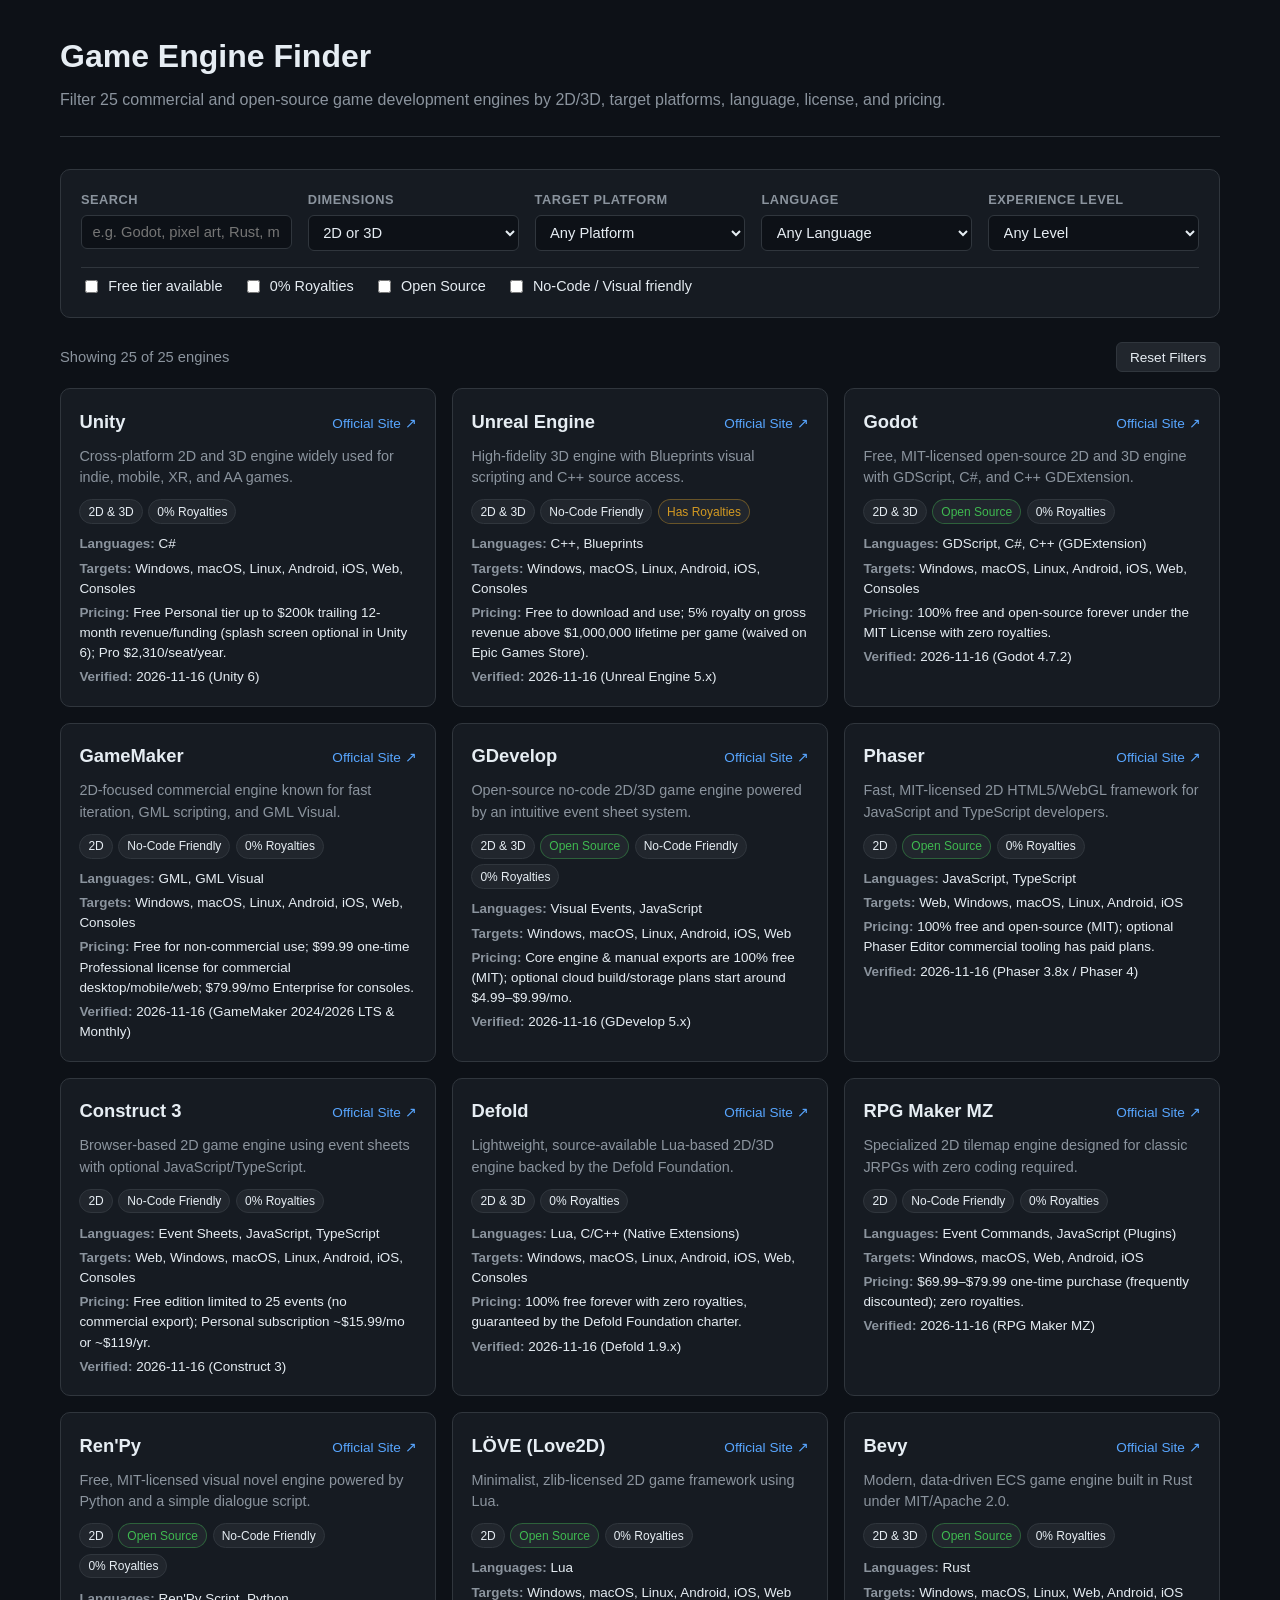
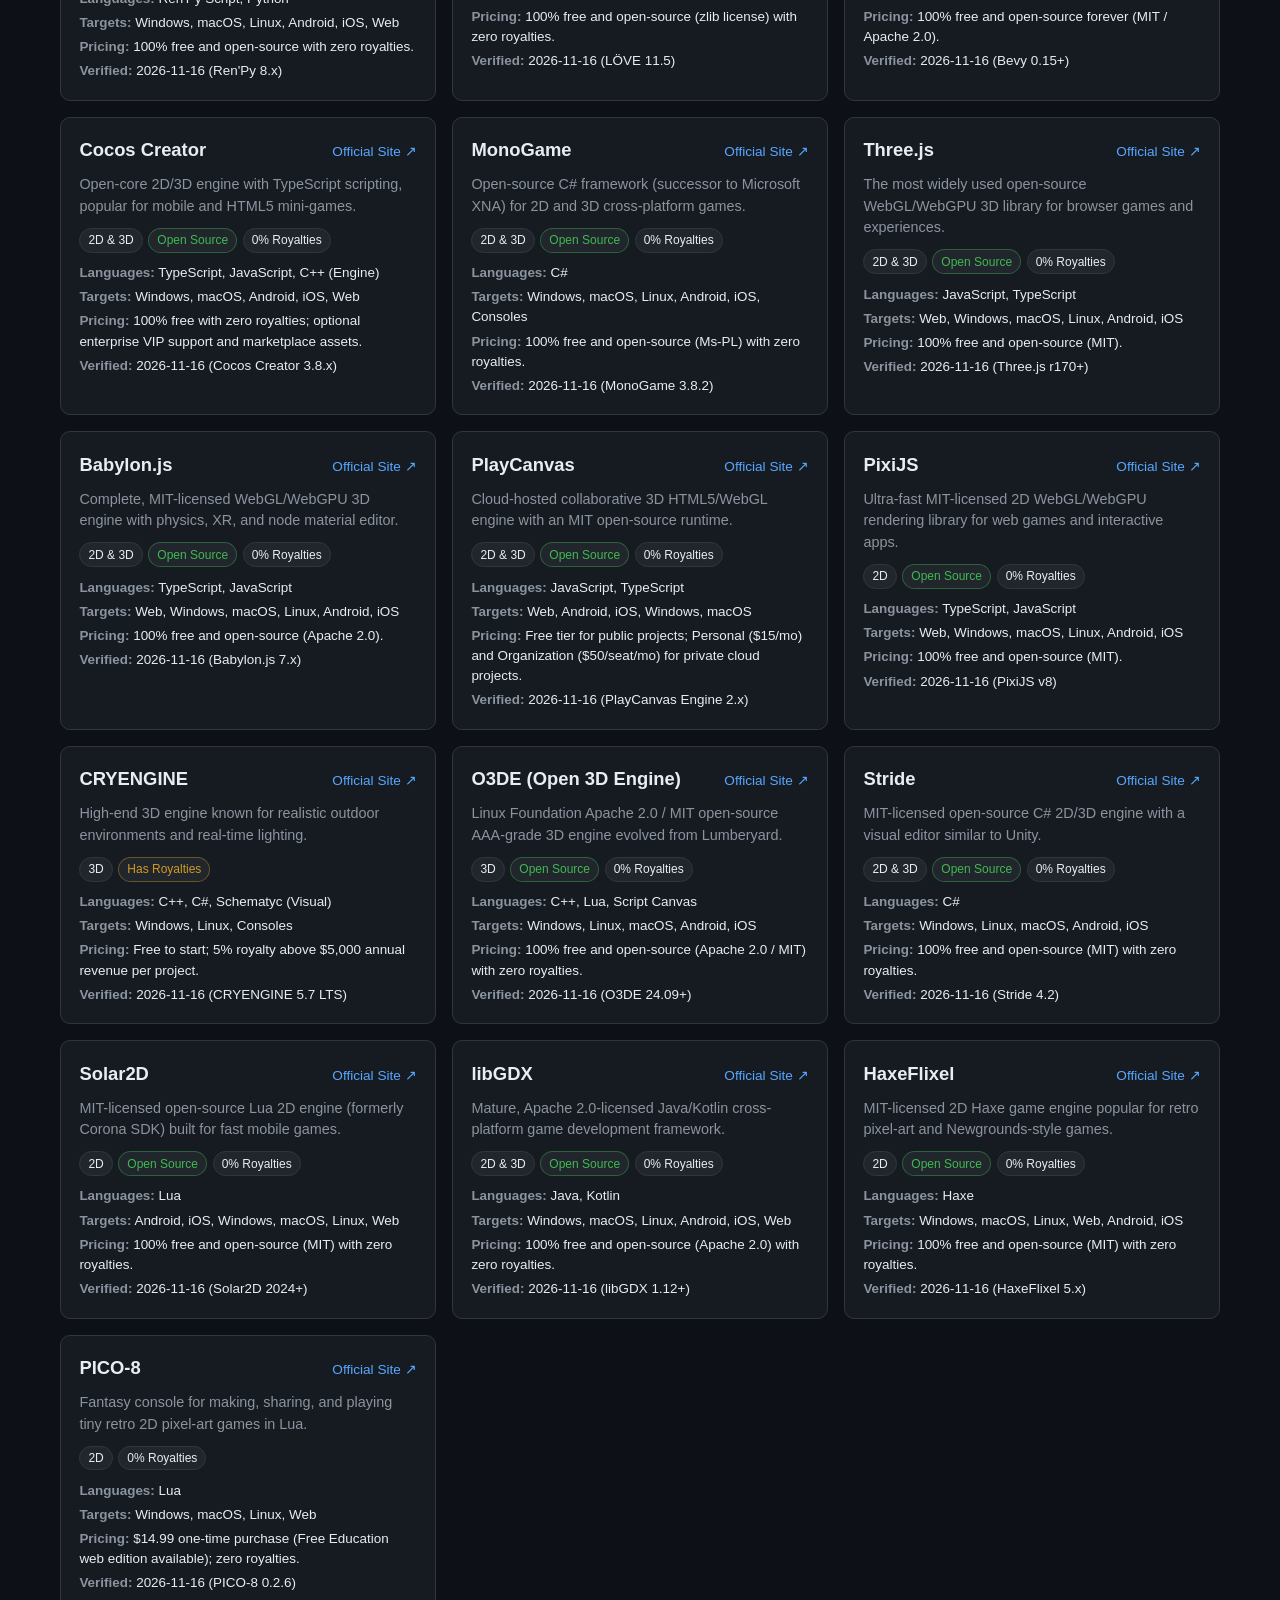
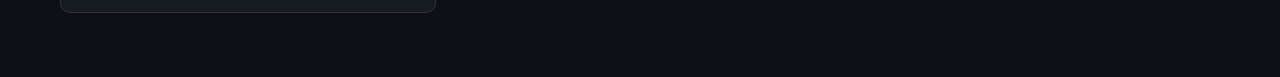
==== tools/engine-finder/index.html @ 800f26eb "Initial release: Game Development Engines — The Complete Open Guide" ====
<!DOCTYPE html>
<html lang="en">
<head>
  <meta charset="UTF-8" />
  <meta name="viewport" content="width=device-width, initial-scale=1.0" />
  <title>Game Engine Finder — Game Development Engines</title>
  <link rel="stylesheet" href="styles.css" />
</head>
<body>
  <main class="container">
    <header>
      <h1>Game Engine Finder</h1>
      <p>Filter 25 commercial and open-source game development engines by 2D/3D, target platforms, language, license, and pricing.</p>
    </header>

    <section class="controls" aria-label="Engine filters">
      <div class="control-group">
        <label for="search">Search</label>
        <input id="search" type="text" placeholder="e.g. Godot, pixel art, Rust, mobile..." />
      </div>

      <div class="control-group">
        <label for="dimension">Dimensions</label>
        <select id="dimension">
          <option value="all">2D or 3D</option>
          <option value="2d">2D</option>
          <option value="3d">3D</option>
        </select>
      </div>

      <div class="control-group">
        <label for="platform">Target Platform</label>
        <select id="platform">
          <option value="all">Any Platform</option>
          <option value="Windows">Windows</option>
          <option value="macOS">macOS</option>
          <option value="Linux">Linux</option>
          <option value="Android">Android</option>
          <option value="iOS">iOS</option>
          <option value="Web">Web (HTML5/Wasm)</option>
          <option value="Consoles">Consoles</option>
        </select>
      </div>

      <div class="control-group">
        <label for="language">Language</label>
        <select id="language">
          <option value="all">Any Language</option>
        </select>
      </div>

      <div class="control-group">
        <label for="skill">Experience Level</label>
        <select id="skill">
          <option value="all">Any Level</option>
          <option value="beginner">Beginner</option>
          <option value="intermediate">Intermediate</option>
          <option value="advanced">Advanced</option>
        </select>
      </div>

      <div class="toggles">
        <label class="toggle"><input id="freeOnly" type="checkbox" /> Free tier available</label>
        <label class="toggle"><input id="zeroRoyaltyOnly" type="checkbox" /> 0% Royalties</label>
        <label class="toggle"><input id="openSourceOnly" type="checkbox" /> Open Source</label>
        <label class="toggle"><input id="noCodeOnly" type="checkbox" /> No-Code / Visual friendly</label>
      </div>
    </section>

    <div class="results-bar">
      <span id="count">Loading engines...</span>
      <button id="reset" class="reset-btn" type="button">Reset Filters</button>
    </div>

    <section id="grid" class="grid" aria-live="polite"></section>
  </main>
  <script src="app.js"></script>
</body>
</html>
---- tools/engine-finder/styles.css ----
:root {
  --bg: #0d1117;
  --surface: #161b22;
  --surface-2: #21262d;
  --border: #30363d;
  --text: #e6edf3;
  --muted: #8b949e;
  --accent: #58a6ff;
  --green: #3fb950;
  --amber: #d29922;
  --radius: 10px;
}

* { box-sizing: border-box; }

body {
  margin: 0;
  font-family: -apple-system, BlinkMacSystemFont, "Segoe UI", Roboto, Helvetica, Arial, sans-serif;
  background: var(--bg);
  color: var(--text);
  line-height: 1.5;
}

.container {
  max-width: 1200px;
  margin: 0 auto;
  padding: 2rem 1.25rem 4rem;
}

header {
  margin-bottom: 2rem;
  border-bottom: 1px solid var(--border);
  padding-bottom: 1.5rem;
}

header h1 {
  margin: 0 0 0.5rem;
  font-size: 2rem;
}

header p {
  margin: 0;
  color: var(--muted);
}

.controls {
  background: var(--surface);
  border: 1px solid var(--border);
  border-radius: var(--radius);
  padding: 1.25rem;
  margin-bottom: 1.5rem;
  display: grid;
  grid-template-columns: repeat(auto-fit, minmax(200px, 1fr));
  gap: 1rem;
}

.control-group label {
  display: block;
  font-size: 0.8rem;
  font-weight: 600;
  color: var(--muted);
  margin-bottom: 0.35rem;
  text-transform: uppercase;
  letter-spacing: 0.04em;
}

.control-group input[type="text"],
.control-group select {
  width: 100%;
  padding: 0.5rem 0.65rem;
  border-radius: 6px;
  border: 1px solid var(--border);
  background: var(--bg);
  color: var(--text);
  font-size: 0.92rem;
}

.toggles {
  display: flex;
  flex-wrap: wrap;
  gap: 0.75rem 1.25rem;
  grid-column: 1 / -1;
  padding-top: 0.5rem;
  border-top: 1px solid var(--border);
}

.toggle {
  display: inline-flex;
  align-items: center;
  gap: 0.45rem;
  font-size: 0.9rem;
  cursor: pointer;
}

.results-bar {
  display: flex;
  justify-content: space-between;
  align-items: center;
  margin-bottom: 1rem;
  color: var(--muted);
  font-size: 0.92rem;
}

button.reset-btn {
  background: var(--surface-2);
  color: var(--text);
  border: 1px solid var(--border);
  border-radius: 6px;
  padding: 0.4rem 0.8rem;
  cursor: pointer;
  font-size: 0.85rem;
}

button.reset-btn:hover {
  border-color: var(--accent);
}

.grid {
  display: grid;
  grid-template-columns: repeat(auto-fill, minmax(320px, 1fr));
  gap: 1rem;
}

.card {
  background: var(--surface);
  border: 1px solid var(--border);
  border-radius: var(--radius);
  padding: 1.15rem;
  display: flex;
  flex-direction: column;
  gap: 0.65rem;
}

.card-header {
  display: flex;
  justify-content: space-between;
  align-items: baseline;
  gap: 0.5rem;
}

.card-header h2 {
  margin: 0;
  font-size: 1.15rem;
}

.card-header a {
  color: var(--accent);
  text-decoration: none;
  font-size: 0.85rem;
}

.tagline {
  margin: 0;
  color: var(--muted);
  font-size: 0.9rem;
}

.badges {
  display: flex;
  flex-wrap: wrap;
  gap: 0.35rem;
}

.badge {
  font-size: 0.75rem;
  padding: 0.15rem 0.5rem;
  border-radius: 999px;
  border: 1px solid var(--border);
  background: var(--surface-2);
}

.badge.oss {
  border-color: rgba(63, 185, 80, 0.4);
  color: var(--green);
}

.badge.royalty {
  border-color: rgba(210, 153, 34, 0.4);
  color: var(--amber);
}

.meta {
  font-size: 0.84rem;
  color: var(--text);
  display: grid;
  gap: 0.25rem;
}

.meta strong {
  color: var(--muted);
  font-weight: 600;
}

.empty {
  grid-column: 1 / -1;
  text-align: center;
  padding: 3rem 1rem;
  background: var(--surface);
  border: 1px dashed var(--border);
  border-radius: var(--radius);
  color: var(--muted);
}
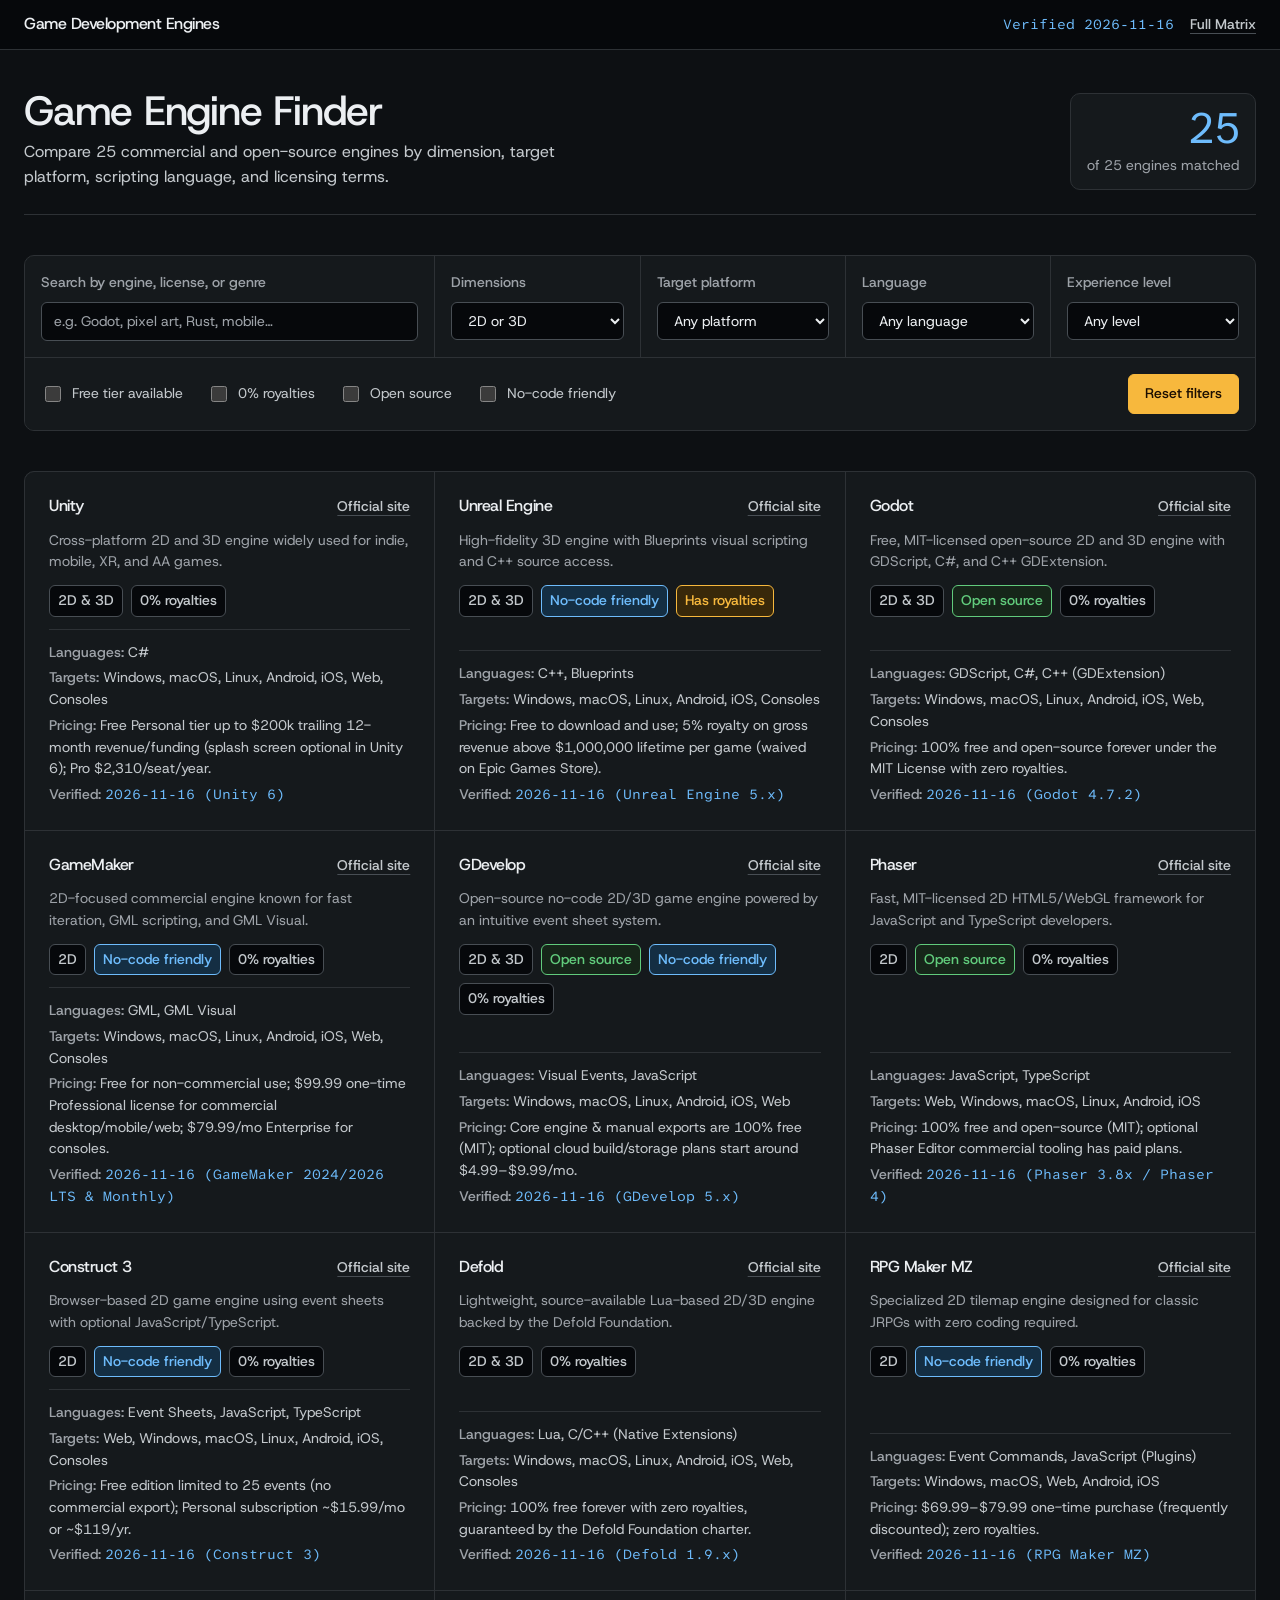
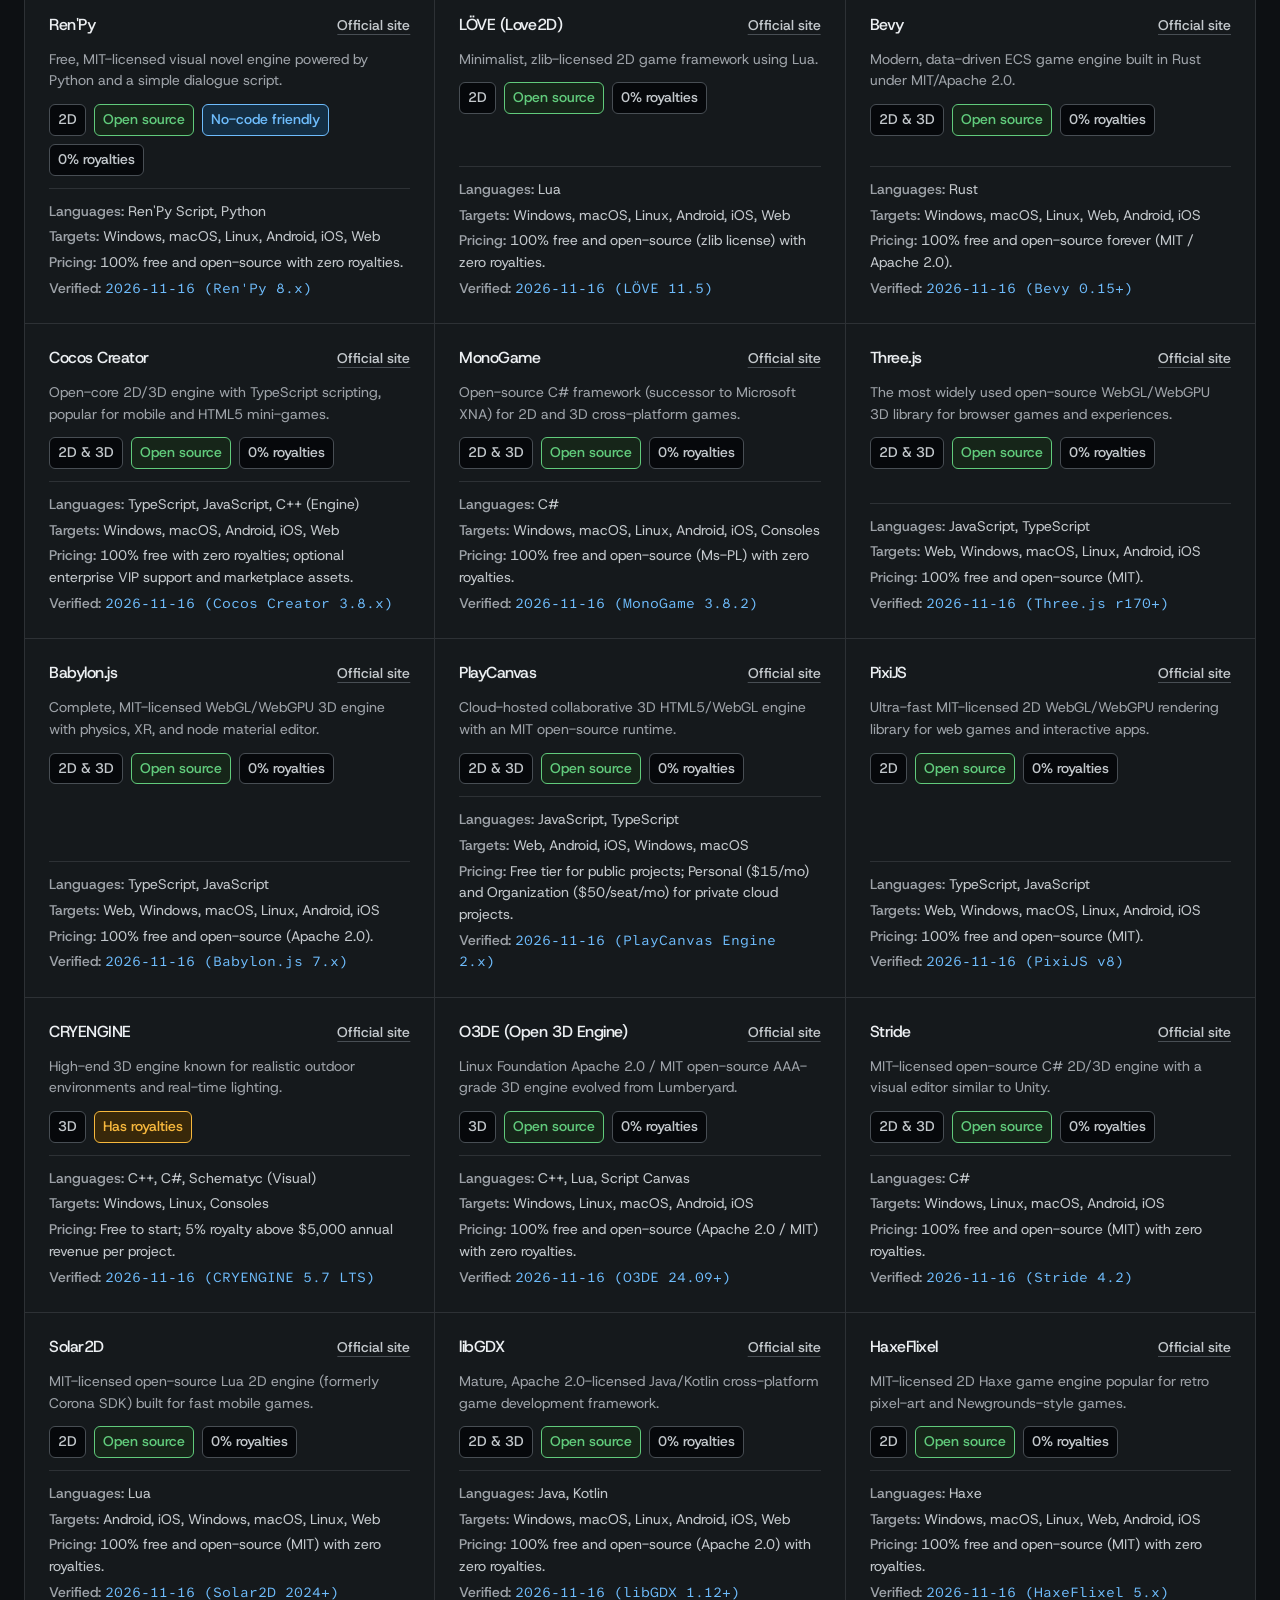
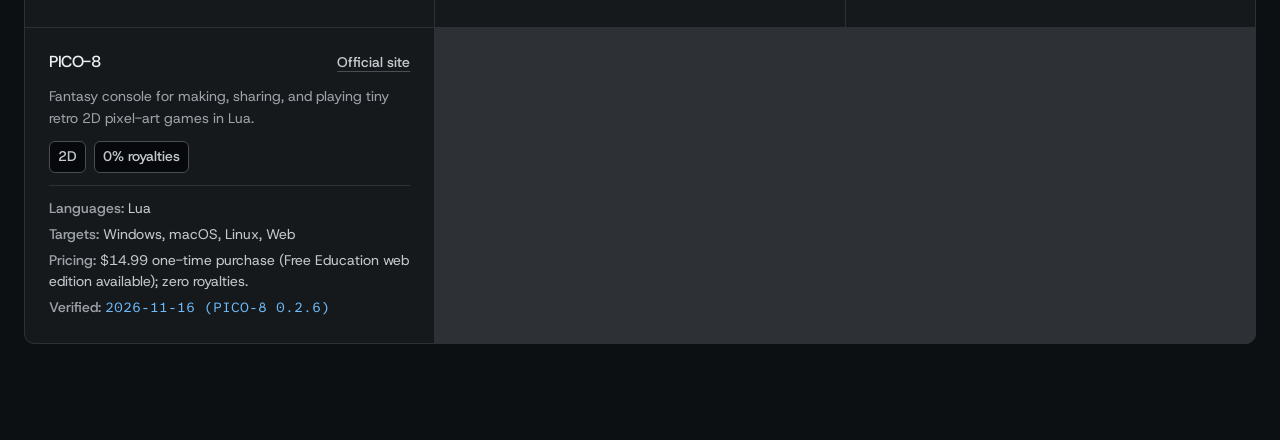
==== commit 6705fa44: "Redesign Engine Finder with Hallmark Console theme" ====
--- a/tools/engine-finder/index.html
+++ b/tools/engine-finder/index.html
@@ -3,77 +3,97 @@
 <head>
   <meta charset="UTF-8" />
   <meta name="viewport" content="width=device-width, initial-scale=1.0" />
-  <title>Game Engine Finder — Game Development Engines</title>
+  <title>Game Engine Finder: Compare 25 Game Development Engines</title>
+  <meta name="description" content="Filter 25 commercial and open-source game development engines by 2D or 3D support, target platforms, language, license, and royalties." />
+  <link rel="preconnect" href="https://fonts.googleapis.com" />
+  <link rel="preconnect" href="https://fonts.gstatic.com" crossorigin />
+  <link href="https://fonts.googleapis.com/css2?family=Atkinson+Hyperlegible+Mono:wght@400;500&family=Host+Grotesk:wght@400;500&display=swap" rel="stylesheet" />
   <link rel="stylesheet" href="styles.css" />
 </head>
 <body>
-  <main class="container">
-    <header>
-      <h1>Game Engine Finder</h1>
-      <p>Filter 25 commercial and open-source game development engines by 2D/3D, target platforms, language, license, and pricing.</p>
-    </header>
+  <div class="shell">
+    <nav class="topbar" aria-label="Primary navigation">
+      <a class="wordmark" href="../../README.md">Game Development Engines</a>
+      <div class="topbar-meta">
+        <span class="measured" id="verified-stamp">Verified 2026-11-16</span>
+        <a class="nav-link" href="../../README.md#compare-all-game-engines">Full Matrix</a>
+      </div>
+    </nav>
 
-    <section class="controls" aria-label="Engine filters">
-      <div class="control-group">
-        <label for="search">Search</label>
-        <input id="search" type="text" placeholder="e.g. Godot, pixel art, Rust, mobile..." />
-      </div>
+    <main class="container">
+      <header class="bench-head">
+        <div class="bench-title">
+          <h1>Game Engine Finder</h1>
+          <p class="lede">Compare 25 commercial and open-source engines by dimension, target platform, scripting language, and licensing terms.</p>
+        </div>
+        <div class="bench-reading" aria-live="polite">
+          <span class="reading" id="reading-count">25</span>
+          <span class="reading-unit" id="count">Loading engines…</span>
+        </div>
+      </header>
 
-      <div class="control-group">
-        <label for="dimension">Dimensions</label>
-        <select id="dimension">
-          <option value="all">2D or 3D</option>
-          <option value="2d">2D</option>
-          <option value="3d">3D</option>
-        </select>
-      </div>
+      <section class="controls-panel" aria-label="Engine filters">
+        <div class="controls-grid">
+          <div class="control-group control-search">
+            <label for="search">Search by engine, license, or genre</label>
+            <input id="search" type="text" placeholder="e.g. Godot, pixel art, Rust, mobile…" />
+          </div>
 
-      <div class="control-group">
-        <label for="platform">Target Platform</label>
-        <select id="platform">
-          <option value="all">Any Platform</option>
-          <option value="Windows">Windows</option>
-          <option value="macOS">macOS</option>
-          <option value="Linux">Linux</option>
-          <option value="Android">Android</option>
-          <option value="iOS">iOS</option>
-          <option value="Web">Web (HTML5/Wasm)</option>
-          <option value="Consoles">Consoles</option>
-        </select>
-      </div>
+          <div class="control-group">
+            <label for="dimension">Dimensions</label>
+            <select id="dimension">
+              <option value="all">2D or 3D</option>
+              <option value="2d">2D</option>
+              <option value="3d">3D</option>
+            </select>
+          </div>
 
-      <div class="control-group">
-        <label for="language">Language</label>
-        <select id="language">
-          <option value="all">Any Language</option>
-        </select>
-      </div>
+          <div class="control-group">
+            <label for="platform">Target platform</label>
+            <select id="platform">
+              <option value="all">Any platform</option>
+              <option value="Windows">Windows</option>
+              <option value="macOS">macOS</option>
+              <option value="Linux">Linux</option>
+              <option value="Android">Android</option>
+              <option value="iOS">iOS</option>
+              <option value="Web">Web (HTML5/Wasm)</option>
+              <option value="Consoles">Consoles</option>
+            </select>
+          </div>
 
-      <div class="control-group">
-        <label for="skill">Experience Level</label>
-        <select id="skill">
-          <option value="all">Any Level</option>
-          <option value="beginner">Beginner</option>
-          <option value="intermediate">Intermediate</option>
-          <option value="advanced">Advanced</option>
-        </select>
-      </div>
+          <div class="control-group">
+            <label for="language">Language</label>
+            <select id="language">
+              <option value="all">Any language</option>
+            </select>
+          </div>
 
-      <div class="toggles">
-        <label class="toggle"><input id="freeOnly" type="checkbox" /> Free tier available</label>
-        <label class="toggle"><input id="zeroRoyaltyOnly" type="checkbox" /> 0% Royalties</label>
-        <label class="toggle"><input id="openSourceOnly" type="checkbox" /> Open Source</label>
-        <label class="toggle"><input id="noCodeOnly" type="checkbox" /> No-Code / Visual friendly</label>
-      </div>
-    </section>
+          <div class="control-group">
+            <label for="skill">Experience level</label>
+            <select id="skill">
+              <option value="all">Any level</option>
+              <option value="beginner">Beginner</option>
+              <option value="intermediate">Intermediate</option>
+              <option value="advanced">Advanced</option>
+            </select>
+          </div>
+        </div>
 
-    <div class="results-bar">
-      <span id="count">Loading engines...</span>
-      <button id="reset" class="reset-btn" type="button">Reset Filters</button>
-    </div>
+        <div class="toggles-bar">
+          <div class="toggles">
+            <label class="toggle"><input id="freeOnly" type="checkbox" /> <span>Free tier available</span></label>
+            <label class="toggle"><input id="zeroRoyaltyOnly" type="checkbox" /> <span>0% royalties</span></label>
+            <label class="toggle"><input id="openSourceOnly" type="checkbox" /> <span>Open source</span></label>
+            <label class="toggle"><input id="noCodeOnly" type="checkbox" /> <span>No-code friendly</span></label>
+          </div>
+          <button id="reset" class="btn btn--primary" type="button">Reset filters</button>
+        </div>
+      </section>
 
-    <section id="grid" class="grid" aria-live="polite"></section>
-  </main>
+      <section id="grid" class="panels-grid" aria-live="polite" aria-label="Matching game engines"></section>
+    </main>
+  </div>
   <script src="app.js"></script>
 </body>
 </html>
--- a/tools/engine-finder/styles.css
+++ b/tools/engine-finder/styles.css
@@ -1,202 +1,430 @@
-:root {
-  --bg: #0d1117;
-  --surface: #161b22;
-  --surface-2: #21262d;
-  --border: #30363d;
-  --text: #e6edf3;
-  --muted: #8b949e;
-  --accent: #58a6ff;
-  --green: #3fb950;
-  --amber: #d29922;
-  --radius: 10px;
-}
-
-* { box-sizing: border-box; }
+/* Hallmark · shape: app screen · genre: modern-minimal · theme: Console (deal 1/3, seed interactive-game-engine-directory-d36d·96f3b136·2026-11-16·r0) · redesign: full
+ * nav: topbar wordmark and matrix link · signature: live measured match reading beside hairline filter bench · states: default, hover, focus-visible, active, checked, disabled, empty, error · console: graphite
+ * axes: dark/grotesk-sans/chromatic-amber · posture: restrained · contrast: pass · v2.0.0 */
+/* Hallmark · pre-emit critique: P5 H5 E5 S4 R5 V4 · weakest: S, generic dark card grid replaced with Console hairline-divided surface and large measured reading */
+@import url("./tokens.css");
+@import url("./base.css");
 
 body {
+  background-color: var(--color-paper);
+  color: var(--color-ink);
+  font-family: var(--font-body);
+  font-size: var(--text-body);
+  line-height: 1.55;
+}
+
+.shell {
+  min-height: 100dvh;
+  display: flex;
+  flex-direction: column;
+}
+
+.topbar {
+  border-bottom: var(--rule-hair) solid var(--color-rule);
+  background-color: var(--color-paper-3);
+  padding: var(--space-sm) var(--space-lg);
+  display: flex;
+  align-items: center;
+  justify-content: space-between;
+  gap: var(--space-md);
+}
+
+.wordmark {
+  color: var(--color-ink);
+  font-family: var(--font-display);
+  font-weight: var(--display-weight);
+  font-size: var(--text-title);
+  letter-spacing: var(--tracking-display);
+  text-decoration: none;
+}
+
+.wordmark:hover {
+  color: var(--color-accent);
+}
+
+.topbar-meta {
+  display: flex;
+  align-items: center;
+  gap: var(--space-md);
+}
+
+.nav-link {
+  color: var(--color-ink-2);
+  font-size: var(--text-sm);
+  font-weight: 500;
+  text-decoration: underline;
+  text-decoration-color: var(--color-rule-2);
+  text-underline-offset: 0.25em;
+}
+
+.nav-link:hover {
+  color: var(--color-accent);
+  text-decoration-color: var(--color-accent);
+}
+
+.container {
+  width: 100%;
+  max-width: 1440px;
+  margin-inline: auto;
+  padding: var(--space-xl) var(--space-lg) var(--space-3xl);
+  display: flex;
+  flex-direction: column;
+  gap: var(--space-xl);
+}
+
+.bench-head {
+  display: flex;
+  align-items: flex-end;
+  justify-content: space-between;
+  gap: var(--space-xl);
+  padding-bottom: var(--space-lg);
+  border-bottom: var(--rule-hair) solid var(--color-rule);
+}
+
+.bench-title {
+  min-width: 0;
+  max-width: 62ch;
+}
+
+.bench-title h1 {
+  margin: 0 0 var(--space-xs);
+  font-family: var(--font-display);
+  font-weight: var(--display-weight);
+  font-size: clamp(2rem, 3.2vw, 2.75rem);
+  letter-spacing: var(--tracking-display);
+  line-height: 1.04;
+  color: var(--color-ink);
+  text-wrap: balance;
+  overflow-wrap: break-word;
+  min-width: 0;
+}
+
+.lede {
   margin: 0;
-  font-family: -apple-system, BlinkMacSystemFont, "Segoe UI", Roboto, Helvetica, Arial, sans-serif;
-  background: var(--bg);
-  color: var(--text);
-  line-height: 1.5;
-}
-
-.container {
-  max-width: 1200px;
-  margin: 0 auto;
-  padding: 2rem 1.25rem 4rem;
-}
-
-header {
-  margin-bottom: 2rem;
-  border-bottom: 1px solid var(--border);
-  padding-bottom: 1.5rem;
-}
-
-header h1 {
-  margin: 0 0 0.5rem;
-  font-size: 2rem;
-}
-
-header p {
-  margin: 0;
-  color: var(--muted);
-}
-
-.controls {
-  background: var(--surface);
-  border: 1px solid var(--border);
-  border-radius: var(--radius);
-  padding: 1.25rem;
-  margin-bottom: 1.5rem;
+  color: var(--color-ink-2);
+  font-size: var(--text-body);
+  max-width: 58ch;
+}
+
+.bench-reading {
+  display: flex;
+  flex-direction: column;
+  align-items: flex-end;
+  flex-shrink: 0;
+  padding: var(--space-sm) var(--space-md);
+  background-color: var(--color-paper-2);
+  border: var(--rule-hair) solid var(--color-rule);
+  border-radius: var(--radius-card);
+}
+
+.reading {
+  font-family: var(--font-outlier);
+  font-size: clamp(2rem, 3.5vw, 3rem);
+  font-weight: 400;
+  letter-spacing: -0.04em;
+  line-height: 1;
+  color: var(--color-cool);
+  font-variant-numeric: tabular-nums slashed-zero;
+}
+
+.reading-unit {
+  color: var(--color-muted);
+  font-size: var(--text-sm);
+  margin-top: var(--space-2xs);
+}
+
+.measured {
+  font-family: var(--font-outlier);
+  font-size: var(--text-sm);
+  font-variant-numeric: tabular-nums slashed-zero;
+  color: var(--color-cool);
+}
+
+.controls-panel {
+  background-color: var(--color-paper-2);
+  color: var(--color-ink);
+  border: var(--rule-hair) solid var(--color-rule);
+  border-radius: var(--radius-card);
+  overflow: hidden;
+}
+
+.controls-grid {
   display: grid;
-  grid-template-columns: repeat(auto-fit, minmax(200px, 1fr));
-  gap: 1rem;
+  grid-template-columns: repeat(auto-fit, minmax(190px, 1fr));
+  gap: var(--rule-hair);
+  background-color: var(--color-rule);
+  border-bottom: var(--rule-hair) solid var(--color-rule);
+}
+
+.control-group {
+  background-color: var(--color-paper-2);
+  padding: var(--space-md);
+  display: flex;
+  flex-direction: column;
+  gap: var(--space-xs);
+}
+
+.control-search {
+  grid-column: span 2;
 }
 
 .control-group label {
-  display: block;
-  font-size: 0.8rem;
-  font-weight: 600;
-  color: var(--muted);
-  margin-bottom: 0.35rem;
-  text-transform: uppercase;
-  letter-spacing: 0.04em;
+  font-family: var(--font-body);
+  font-size: var(--text-sm);
+  font-weight: 500;
+  color: var(--color-muted);
 }
 
 .control-group input[type="text"],
 .control-group select {
   width: 100%;
-  padding: 0.5rem 0.65rem;
-  border-radius: 6px;
-  border: 1px solid var(--border);
-  background: var(--bg);
-  color: var(--text);
-  font-size: 0.92rem;
+  padding: var(--space-xs) var(--space-sm);
+  border-radius: var(--radius-pill);
+  border: var(--rule-hair) solid var(--color-rule-2);
+  background-color: var(--color-paper-3);
+  color: var(--color-ink);
+  font-family: var(--font-body);
+  font-size: var(--text-sm);
+  transition: border-color var(--dur-short) var(--ease-out), background-color var(--dur-short) var(--ease-out);
+}
+
+.control-group input[type="text"]::placeholder {
+  color: var(--color-muted);
+}
+
+.control-group input[type="text"]:hover,
+.control-group select:hover {
+  border-color: var(--color-ink-2);
+}
+
+.control-group input[type="text"]:disabled,
+.control-group select:disabled {
+  opacity: 0.45;
+  cursor: not-allowed;
+}
+
+.toggles-bar {
+  display: flex;
+  flex-wrap: wrap;
+  align-items: center;
+  justify-content: space-between;
+  gap: var(--space-md);
+  padding: var(--space-md);
+  background-color: var(--color-paper-2);
 }
 
 .toggles {
   display: flex;
   flex-wrap: wrap;
-  gap: 0.75rem 1.25rem;
-  grid-column: 1 / -1;
-  padding-top: 0.5rem;
-  border-top: 1px solid var(--border);
+  gap: var(--space-sm) var(--space-lg);
 }
 
 .toggle {
   display: inline-flex;
   align-items: center;
-  gap: 0.45rem;
-  font-size: 0.9rem;
+  gap: var(--space-xs);
+  font-size: var(--text-sm);
+  color: var(--color-ink-2);
   cursor: pointer;
 }
 
-.results-bar {
-  display: flex;
-  justify-content: space-between;
-  align-items: center;
-  margin-bottom: 1rem;
-  color: var(--muted);
-  font-size: 0.92rem;
-}
-
-button.reset-btn {
-  background: var(--surface-2);
-  color: var(--text);
-  border: 1px solid var(--border);
-  border-radius: 6px;
-  padding: 0.4rem 0.8rem;
+.toggle input[type="checkbox"] {
+  accent-color: var(--color-accent);
+  width: 1rem;
+  height: 1rem;
   cursor: pointer;
-  font-size: 0.85rem;
-}
-
-button.reset-btn:hover {
-  border-color: var(--accent);
-}
-
-.grid {
+}
+
+.btn {
+  border: var(--rule-hair) solid var(--color-rule-2);
+  border-radius: var(--radius-pill);
+  padding: var(--space-xs) var(--space-md);
+  background-color: var(--color-paper-2);
+  color: var(--color-ink);
+  font-family: var(--font-body);
+  font-size: var(--text-sm);
+  font-weight: 500;
+  cursor: pointer;
+  transition: background-color var(--dur-short) var(--ease-out), border-color var(--dur-short) var(--ease-out);
+}
+
+.btn--primary {
+  background-color: var(--color-accent);
+  border-color: var(--color-accent);
+  color: var(--color-accent-ink);
+}
+
+.btn--primary:hover {
+  background-color: var(--color-ink);
+  border-color: var(--color-ink);
+  color: var(--color-accent-ink);
+}
+
+.btn:active {
+  transform: translateY(1px);
+}
+
+.btn:disabled {
+  opacity: 0.45;
+  cursor: not-allowed;
+}
+
+a:focus-visible,
+button:focus-visible,
+input:focus-visible,
+select:focus-visible {
+  outline: 2px solid var(--color-focus);
+  outline-offset: 2px;
+}
+
+.panels-grid {
   display: grid;
-  grid-template-columns: repeat(auto-fill, minmax(320px, 1fr));
-  gap: 1rem;
+  grid-template-columns: repeat(auto-fill, minmax(330px, 1fr));
+  gap: var(--rule-hair);
+  background-color: var(--color-rule);
+  color: var(--color-ink);
+  border: var(--rule-hair) solid var(--color-rule);
+  border-radius: var(--radius-card);
+  overflow: hidden;
 }
 
 .card {
-  background: var(--surface);
-  border: 1px solid var(--border);
-  border-radius: var(--radius);
-  padding: 1.15rem;
+  background-color: var(--color-paper-2);
+  color: var(--color-ink);
+  padding: var(--space-lg);
   display: flex;
   flex-direction: column;
-  gap: 0.65rem;
+  gap: var(--space-sm);
 }
 
 .card-header {
   display: flex;
   justify-content: space-between;
   align-items: baseline;
-  gap: 0.5rem;
+  gap: var(--space-sm);
 }
 
 .card-header h2 {
   margin: 0;
-  font-size: 1.15rem;
+  font-family: var(--font-display);
+  font-weight: var(--display-weight);
+  font-size: var(--text-title);
+  letter-spacing: var(--tracking-display);
+  line-height: 1.15;
+  color: var(--color-ink);
+  text-wrap: balance;
+  overflow-wrap: break-word;
+  min-width: 0;
 }
 
 .card-header a {
-  color: var(--accent);
-  text-decoration: none;
-  font-size: 0.85rem;
+  color: var(--color-ink-2);
+  font-size: var(--text-sm);
+  font-weight: 500;
+  text-decoration: underline;
+  text-decoration-color: var(--color-rule-2);
+  text-underline-offset: 0.25em;
+  flex-shrink: 0;
+}
+
+.card-header a:hover {
+  color: var(--color-accent);
+  text-decoration-color: var(--color-accent);
 }
 
 .tagline {
   margin: 0;
-  color: var(--muted);
-  font-size: 0.9rem;
+  color: var(--color-muted);
+  font-size: var(--text-sm);
+  max-width: 55ch;
 }
 
 .badges {
   display: flex;
   flex-wrap: wrap;
-  gap: 0.35rem;
+  gap: var(--space-xs);
 }
 
 .badge {
-  font-size: 0.75rem;
-  padding: 0.15rem 0.5rem;
-  border-radius: 999px;
-  border: 1px solid var(--border);
-  background: var(--surface-2);
+  font-family: var(--font-body);
+  font-size: var(--text-sm);
+  font-weight: 500;
+  padding: var(--space-2xs) var(--space-xs);
+  border-radius: var(--radius-pill);
+  border: var(--rule-hair) solid var(--color-rule-2);
+  background-color: var(--color-paper-3);
+  color: var(--color-ink-2);
 }
 
 .badge.oss {
-  border-color: rgba(63, 185, 80, 0.4);
-  color: var(--green);
+  background-color: var(--color-ok-soft);
+  border-color: var(--color-ok);
+  color: var(--color-ok);
+}
+
+.badge.nocode {
+  background-color: var(--color-cool-soft);
+  border-color: var(--color-cool);
+  color: var(--color-cool);
 }
 
 .badge.royalty {
-  border-color: rgba(210, 153, 34, 0.4);
-  color: var(--amber);
+  background-color: var(--color-accent-soft);
+  border-color: var(--color-accent);
+  color: var(--color-accent);
 }
 
 .meta {
-  font-size: 0.84rem;
-  color: var(--text);
+  margin-top: auto;
+  padding-top: var(--space-sm);
+  border-top: var(--rule-hair) solid var(--color-rule);
+  font-size: var(--text-sm);
+  color: var(--color-ink-2);
   display: grid;
-  gap: 0.25rem;
+  gap: var(--space-2xs);
 }
 
 .meta strong {
-  color: var(--muted);
-  font-weight: 600;
+  color: var(--color-muted);
+  font-weight: 500;
+}
+
+.meta-verified {
+  font-family: var(--font-outlier);
+  font-size: var(--text-sm);
+  font-variant-numeric: tabular-nums slashed-zero;
+  color: var(--color-cool);
 }
 
 .empty {
   grid-column: 1 / -1;
   text-align: center;
-  padding: 3rem 1rem;
-  background: var(--surface);
-  border: 1px dashed var(--border);
-  border-radius: var(--radius);
-  color: var(--muted);
-}
+  padding: var(--space-2xl) var(--space-lg);
+  background-color: var(--color-paper-2);
+  color: var(--color-muted);
+}
+
+::selection {
+  background: color-mix(in oklab, var(--color-accent) 25%, transparent);
+}
+
+@media (max-width: 760px) {
+  .bench-head {
+    flex-direction: column;
+    align-items: flex-start;
+  }
+  .bench-reading {
+    align-items: flex-start;
+  }
+  .control-search {
+    grid-column: span 1;
+  }
+}
+
+@media (prefers-reduced-motion: reduce) {
+  .btn,
+  .control-group input[type="text"],
+  .control-group select {
+    transition: none;
+  }
+}
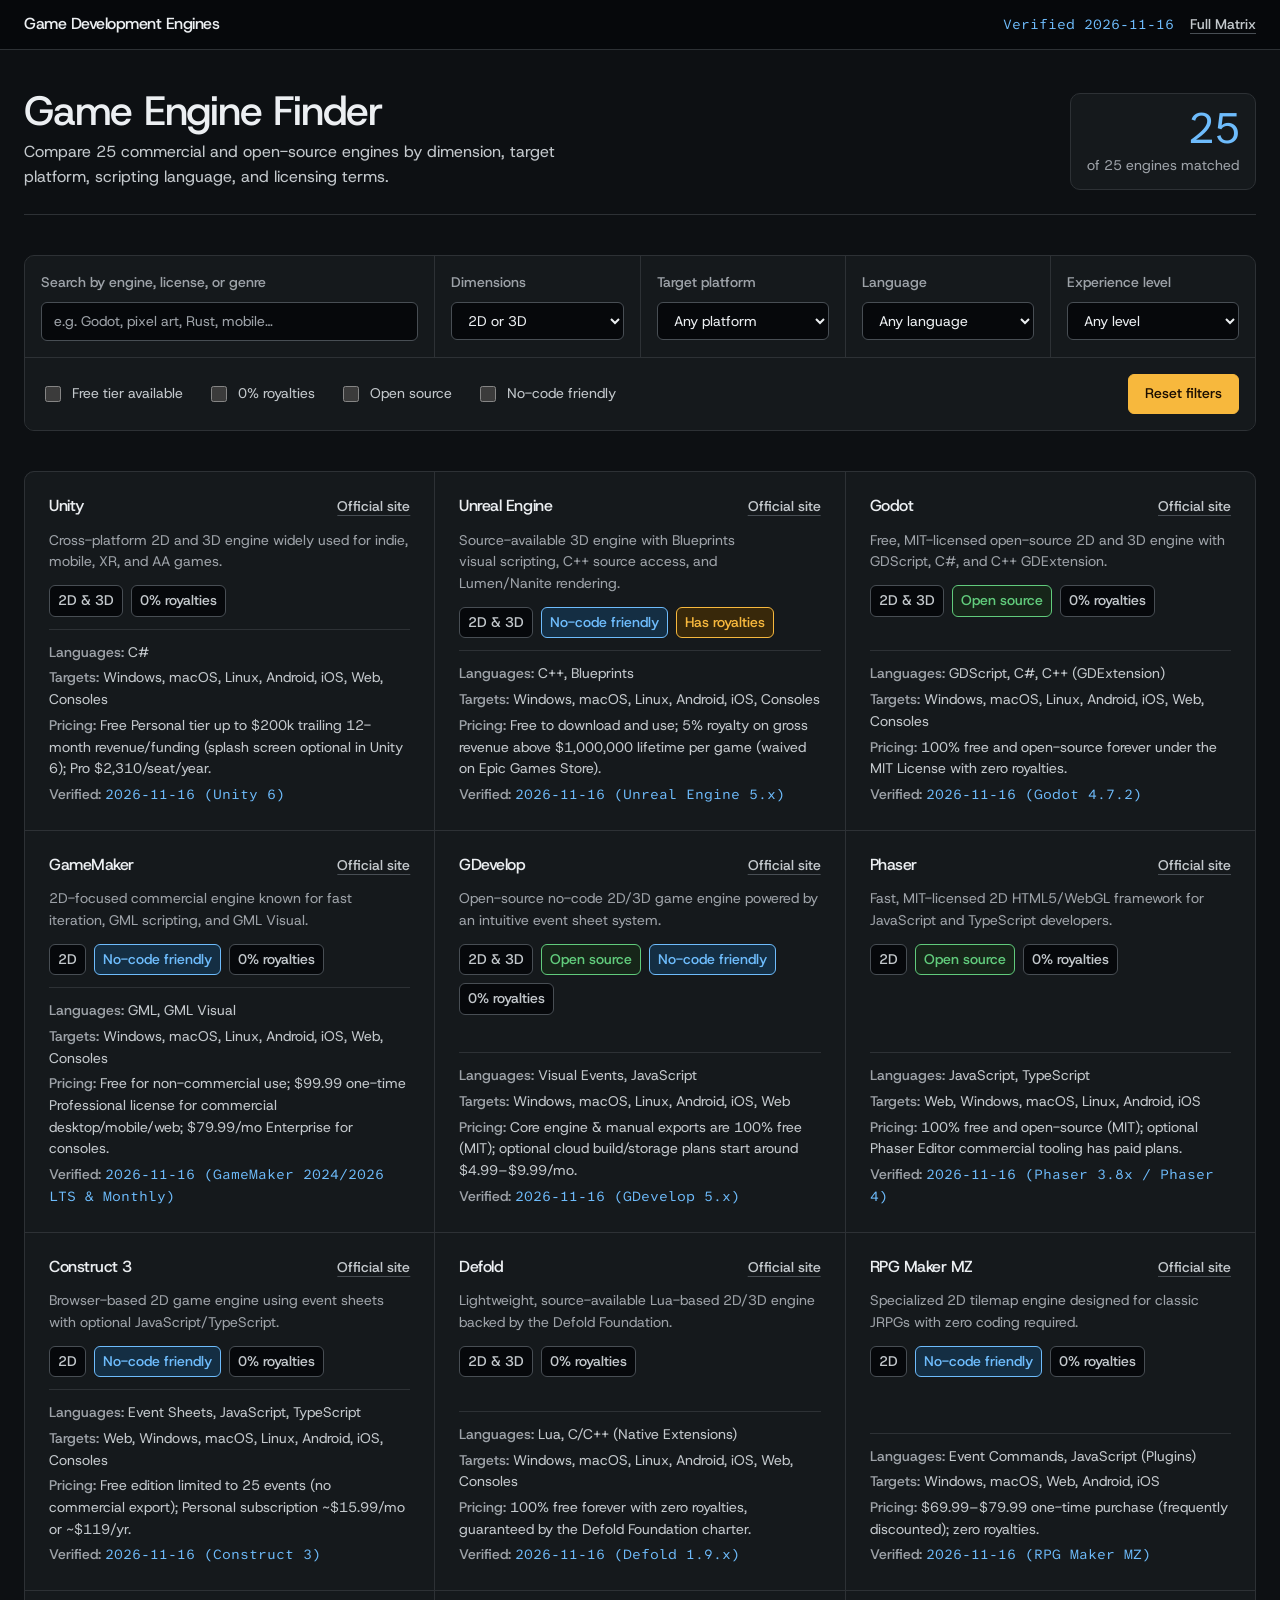
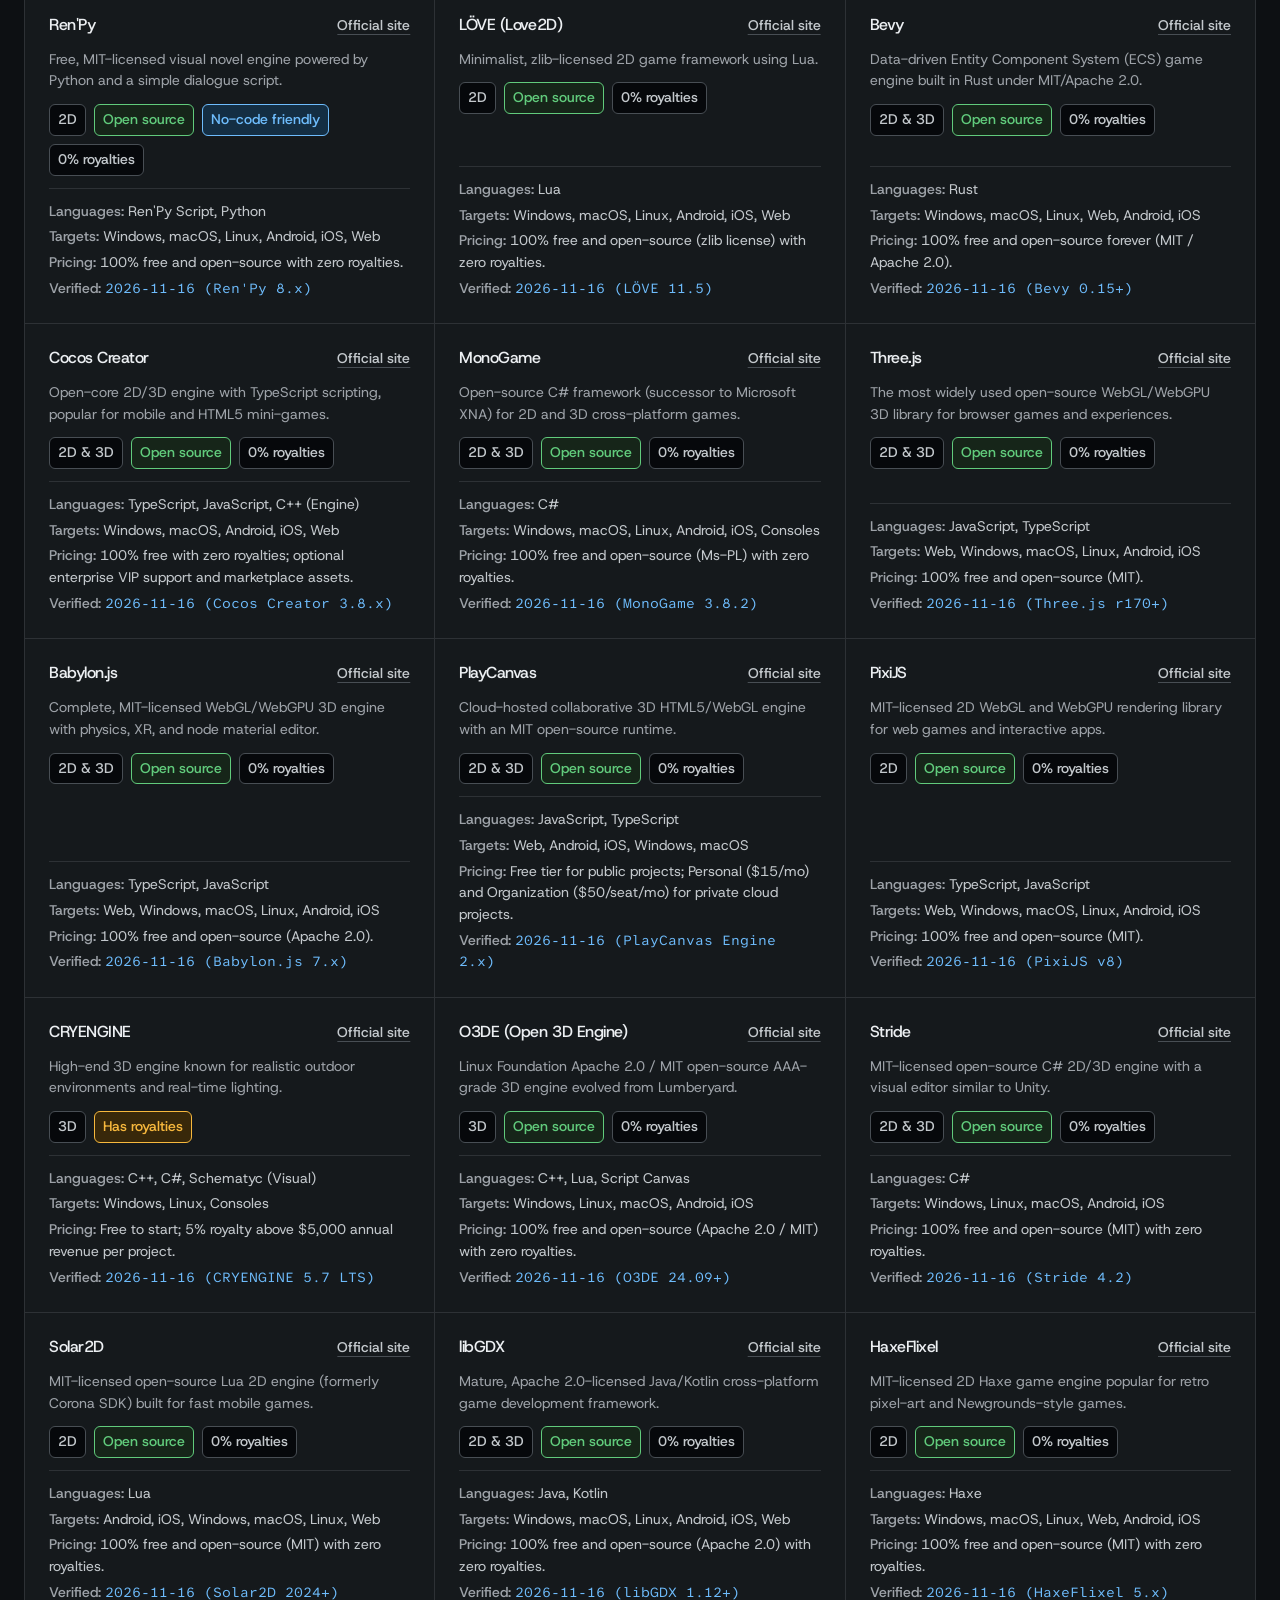
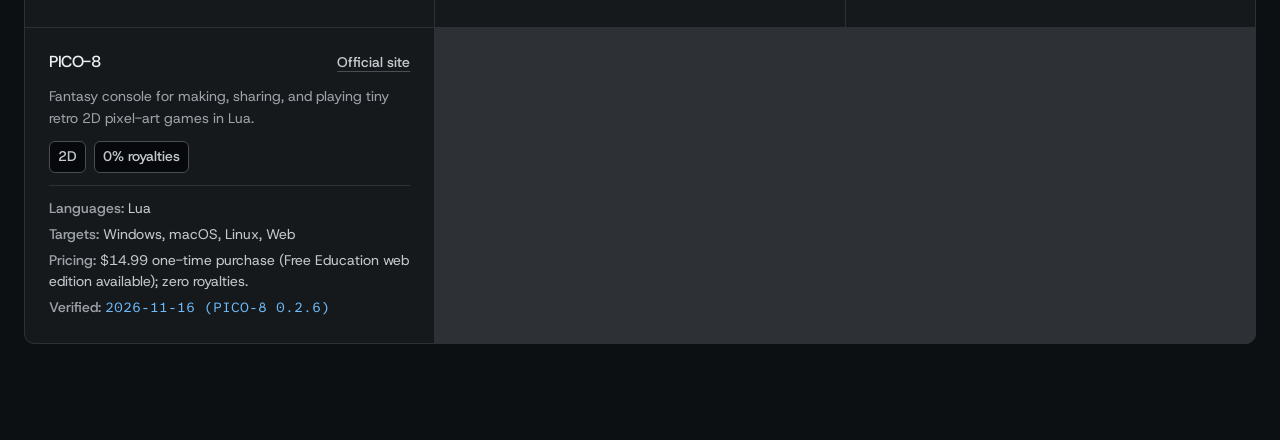
==== commit 51174303: "Add Console favicon, apple-touch-icon, OG social preview, and brand mark" ====
--- a/tools/engine-finder/index.html
+++ b/tools/engine-finder/index.html
@@ -5,6 +5,7 @@
   <meta name="viewport" content="width=device-width, initial-scale=1.0" />
   <title>Game Engine Finder: Compare 25 Game Development Engines</title>
   <meta name="description" content="Filter 25 commercial and open-source game development engines by 2D or 3D support, target platforms, language, license, and royalties." />
+  <link rel="icon" type="image/svg+xml" href="favicon.svg" />
   <link rel="preconnect" href="https://fonts.googleapis.com" />
   <link rel="preconnect" href="https://fonts.gstatic.com" crossorigin />
   <link href="https://fonts.googleapis.com/css2?family=Atkinson+Hyperlegible+Mono:wght@400;500&family=Host+Grotesk:wght@400;500&display=swap" rel="stylesheet" />
